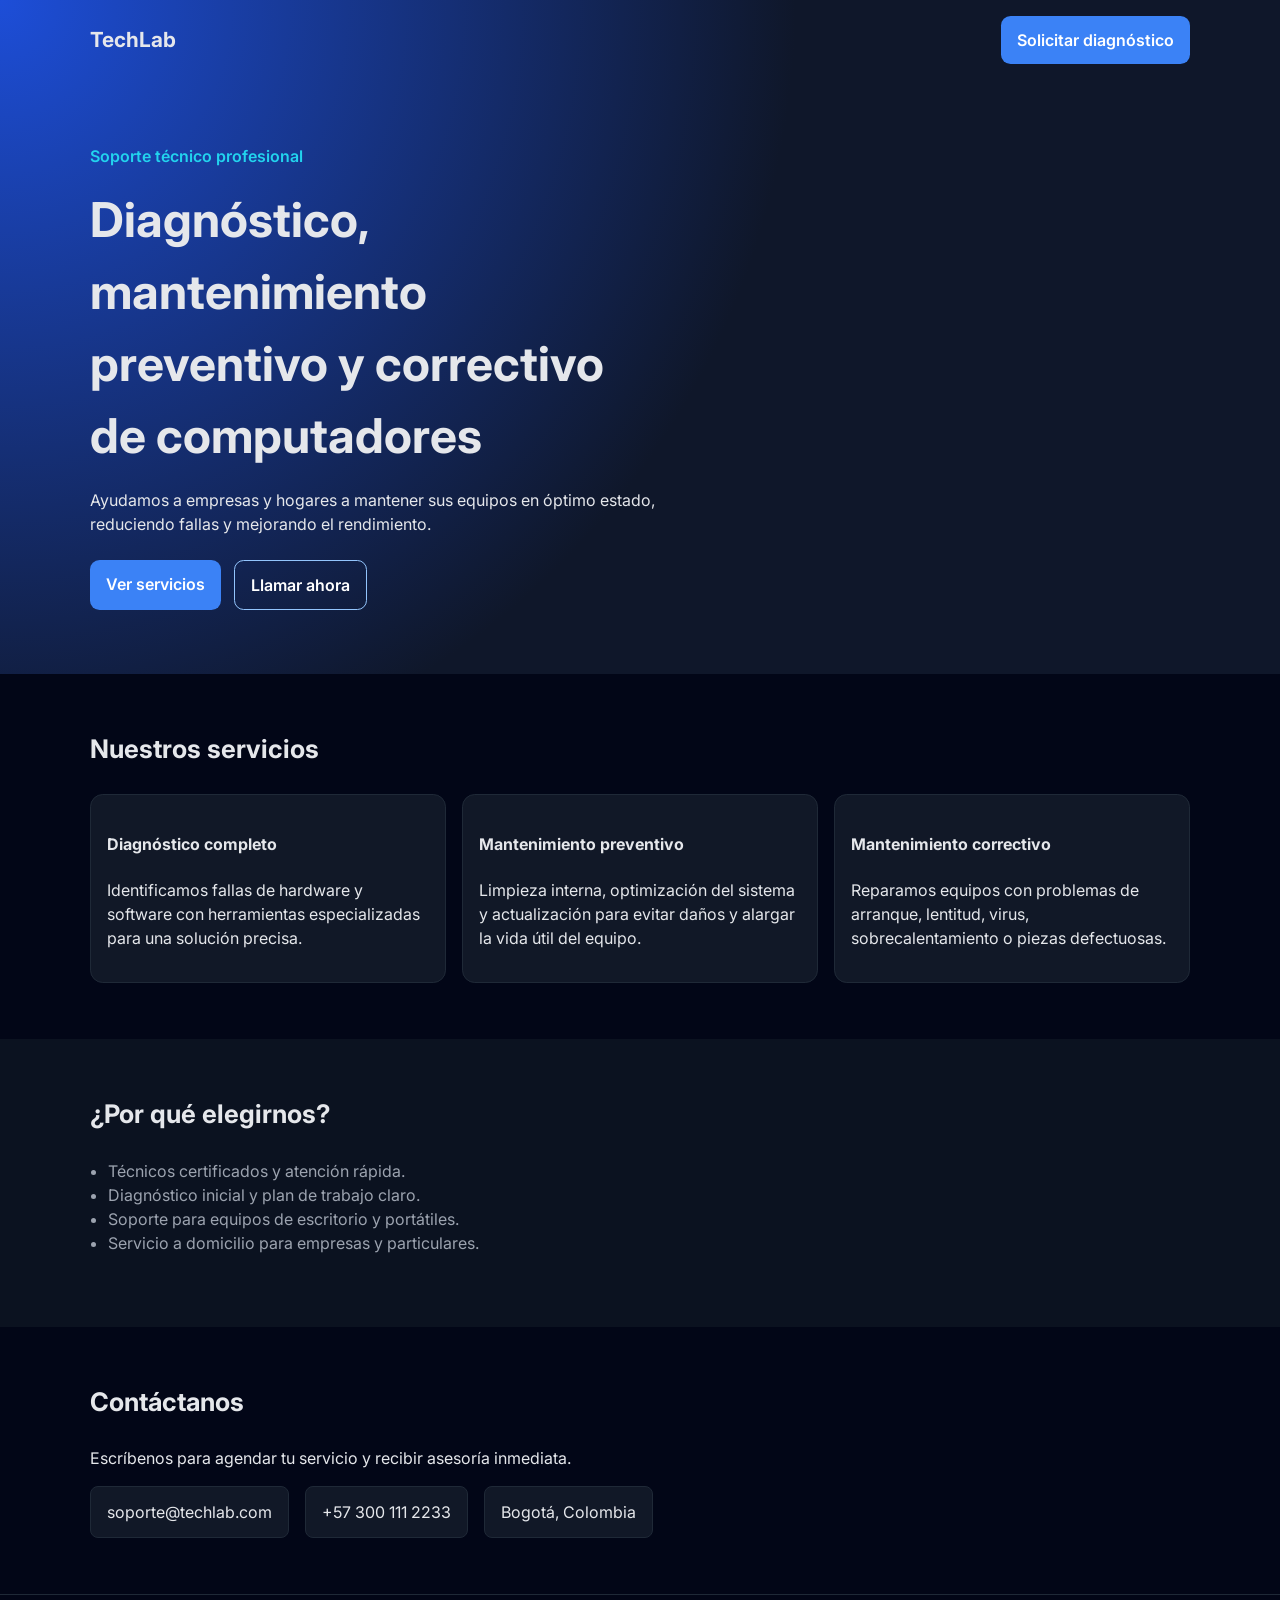
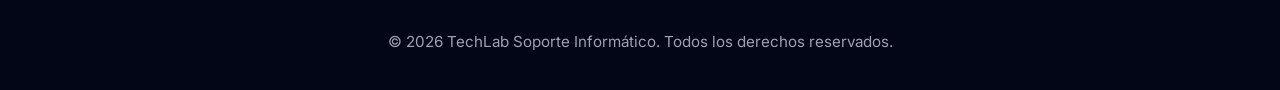
==== index.html @ 4c49e4e6 "Añade página web responsiva para servicios de soporte técnico" ====
<!doctype html>
<html lang="es">
  <head>
    <meta charset="UTF-8" />
    <meta name="viewport" content="width=device-width, initial-scale=1.0" />
    <title>TechLab Soporte Informático</title>
    <link rel="preconnect" href="https://fonts.googleapis.com" />
    <link rel="preconnect" href="https://fonts.gstatic.com" crossorigin />
    <link
      href="https://fonts.googleapis.com/css2?family=Inter:wght@400;600;700&display=swap"
      rel="stylesheet"
    />
    <link rel="stylesheet" href="styles.css" />
  </head>
  <body>
    <header class="hero">
      <nav class="nav container">
        <h1 class="logo">TechLab</h1>
        <a class="btn" href="#contacto">Solicitar diagnóstico</a>
      </nav>

      <section class="hero-content container">
        <p class="tag">Soporte técnico profesional</p>
        <h2>Diagnóstico, mantenimiento preventivo y correctivo de computadores</h2>
        <p>
          Ayudamos a empresas y hogares a mantener sus equipos en óptimo estado,
          reduciendo fallas y mejorando el rendimiento.
        </p>
        <div class="hero-actions">
          <a class="btn" href="#servicios">Ver servicios</a>
          <a class="btn btn-outline" href="tel:+573001112233">Llamar ahora</a>
        </div>
      </section>
    </header>

    <main>
      <section class="section container" id="servicios">
        <h3>Nuestros servicios</h3>
        <div class="grid">
          <article class="card">
            <h4>Diagnóstico completo</h4>
            <p>
              Identificamos fallas de hardware y software con herramientas
              especializadas para una solución precisa.
            </p>
          </article>
          <article class="card">
            <h4>Mantenimiento preventivo</h4>
            <p>
              Limpieza interna, optimización del sistema y actualización para
              evitar daños y alargar la vida útil del equipo.
            </p>
          </article>
          <article class="card">
            <h4>Mantenimiento correctivo</h4>
            <p>
              Reparamos equipos con problemas de arranque, lentitud, virus,
              sobrecalentamiento o piezas defectuosas.
            </p>
          </article>
        </div>
      </section>

      <section class="section section-alt" id="beneficios">
        <div class="container">
          <h3>¿Por qué elegirnos?</h3>
          <ul class="list">
            <li>Técnicos certificados y atención rápida.</li>
            <li>Diagnóstico inicial y plan de trabajo claro.</li>
            <li>Soporte para equipos de escritorio y portátiles.</li>
            <li>Servicio a domicilio para empresas y particulares.</li>
          </ul>
        </div>
      </section>

      <section class="section container" id="contacto">
        <h3>Contáctanos</h3>
        <p>
          Escríbenos para agendar tu servicio y recibir asesoría inmediata.
        </p>
        <div class="contact-box">
          <a href="mailto:soporte@techlab.com">soporte@techlab.com</a>
          <a href="tel:+573001112233">+57 300 111 2233</a>
          <span>Bogotá, Colombia</span>
        </div>
      </section>
    </main>

    <footer class="footer">
      <p>© 2026 TechLab Soporte Informático. Todos los derechos reservados.</p>
    </footer>
  </body>
</html>
---- styles.css ----
:root {
  --bg: #0f172a;
  --panel: #111827;
  --text: #e5e7eb;
  --muted: #9ca3af;
  --primary: #3b82f6;
  --accent: #22d3ee;
}

* {
  box-sizing: border-box;
}

body {
  margin: 0;
  font-family: "Inter", system-ui, sans-serif;
  color: var(--text);
  background: #020617;
  line-height: 1.5;
}

.container {
  width: min(1100px, 92%);
  margin: 0 auto;
}

.hero {
  background: radial-gradient(circle at top left, #1d4ed8 0%, var(--bg) 55%);
  padding-bottom: 3rem;
}

.nav {
  display: flex;
  justify-content: space-between;
  align-items: center;
  padding: 1rem 0;
  gap: 1rem;
}

.logo {
  margin: 0;
  font-size: 1.3rem;
}

.tag {
  color: var(--accent);
  font-weight: 600;
}

.hero-content {
  padding: 3rem 0 1rem;
}

.hero-content h2 {
  font-size: clamp(1.8rem, 4vw, 3rem);
  margin: 0 0 1rem;
  max-width: 18ch;
}

.hero-content p {
  max-width: 60ch;
}

.hero-actions {
  display: flex;
  flex-wrap: wrap;
  gap: 0.8rem;
  margin-top: 1.5rem;
}

.btn {
  background: var(--primary);
  color: #fff;
  padding: 0.75rem 1rem;
  border-radius: 0.6rem;
  text-decoration: none;
  font-weight: 600;
  transition: transform 0.15s ease, opacity 0.2s ease;
}

.btn:hover {
  transform: translateY(-2px);
  opacity: 0.95;
}

.btn-outline {
  background: transparent;
  border: 1px solid #93c5fd;
}

.section {
  padding: 3.5rem 0;
}

.section h3 {
  margin-top: 0;
  font-size: clamp(1.4rem, 2vw, 2rem);
}

.grid {
  display: grid;
  grid-template-columns: repeat(auto-fit, minmax(220px, 1fr));
  gap: 1rem;
}

.card {
  background: var(--panel);
  border: 1px solid #1f2937;
  border-radius: 0.8rem;
  padding: 1rem;
}

.section-alt {
  background: #0b1220;
}

.list {
  padding-left: 1.1rem;
  color: var(--muted);
}

.contact-box {
  display: flex;
  flex-wrap: wrap;
  gap: 1rem;
}

.contact-box a,
.contact-box span {
  background: #111827;
  border: 1px solid #1f2937;
  color: var(--text);
  text-decoration: none;
  padding: 0.8rem 1rem;
  border-radius: 0.5rem;
}

.footer {
  border-top: 1px solid #1f2937;
  text-align: center;
  color: var(--muted);
  padding: 1.3rem 0;
  font-size: 0.95rem;
}

@media (max-width: 640px) {
  .nav {
    flex-direction: column;
    align-items: flex-start;
  }

  .hero-content {
    padding-top: 1.5rem;
  }
}
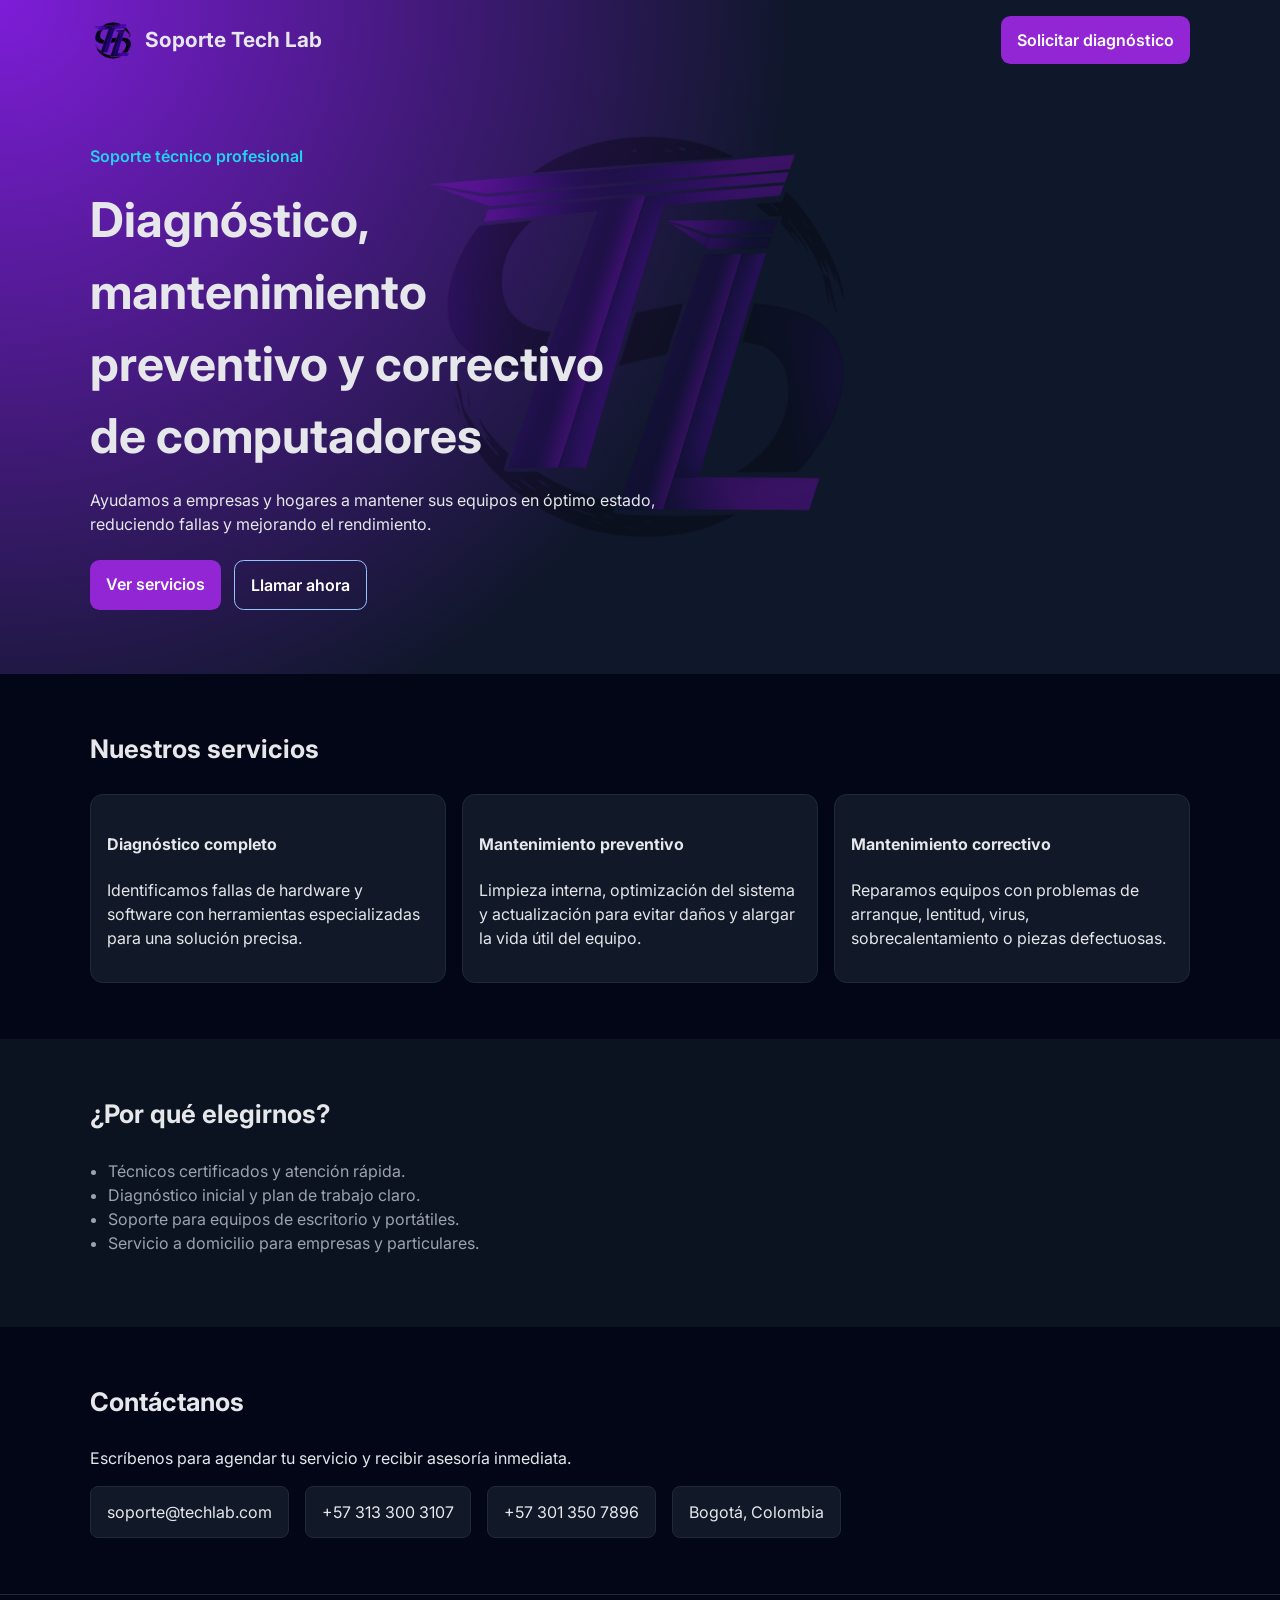
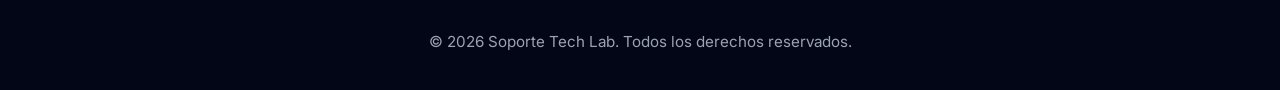
==== commit f60785ce: "Add files via upload" ====
--- a/index.html
+++ b/index.html
@@ -1,93 +1,113 @@
-<!doctype html>
-<html lang="es">
-  <head>
-    <meta charset="UTF-8" />
-    <meta name="viewport" content="width=device-width, initial-scale=1.0" />
-    <title>TechLab Soporte Informático</title>
-    <link rel="preconnect" href="https://fonts.googleapis.com" />
-    <link rel="preconnect" href="https://fonts.gstatic.com" crossorigin />
-    <link
-      href="https://fonts.googleapis.com/css2?family=Inter:wght@400;600;700&display=swap"
-      rel="stylesheet"
-    />
-    <link rel="stylesheet" href="styles.css" />
-  </head>
-  <body>
-    <header class="hero">
-      <nav class="nav container">
-        <h1 class="logo">TechLab</h1>
-        <a class="btn" href="#contacto">Solicitar diagnóstico</a>
-      </nav>
-
-      <section class="hero-content container">
-        <p class="tag">Soporte técnico profesional</p>
-        <h2>Diagnóstico, mantenimiento preventivo y correctivo de computadores</h2>
-        <p>
-          Ayudamos a empresas y hogares a mantener sus equipos en óptimo estado,
-          reduciendo fallas y mejorando el rendimiento.
-        </p>
-        <div class="hero-actions">
-          <a class="btn" href="#servicios">Ver servicios</a>
-          <a class="btn btn-outline" href="tel:+573001112233">Llamar ahora</a>
-        </div>
-      </section>
-    </header>
-
-    <main>
-      <section class="section container" id="servicios">
-        <h3>Nuestros servicios</h3>
-        <div class="grid">
-          <article class="card">
-            <h4>Diagnóstico completo</h4>
-            <p>
-              Identificamos fallas de hardware y software con herramientas
-              especializadas para una solución precisa.
-            </p>
-          </article>
-          <article class="card">
-            <h4>Mantenimiento preventivo</h4>
-            <p>
-              Limpieza interna, optimización del sistema y actualización para
-              evitar daños y alargar la vida útil del equipo.
-            </p>
-          </article>
-          <article class="card">
-            <h4>Mantenimiento correctivo</h4>
-            <p>
-              Reparamos equipos con problemas de arranque, lentitud, virus,
-              sobrecalentamiento o piezas defectuosas.
-            </p>
-          </article>
-        </div>
-      </section>
-
-      <section class="section section-alt" id="beneficios">
-        <div class="container">
-          <h3>¿Por qué elegirnos?</h3>
-          <ul class="list">
-            <li>Técnicos certificados y atención rápida.</li>
-            <li>Diagnóstico inicial y plan de trabajo claro.</li>
-            <li>Soporte para equipos de escritorio y portátiles.</li>
-            <li>Servicio a domicilio para empresas y particulares.</li>
-          </ul>
-        </div>
-      </section>
-
-      <section class="section container" id="contacto">
-        <h3>Contáctanos</h3>
-        <p>
-          Escríbenos para agendar tu servicio y recibir asesoría inmediata.
-        </p>
-        <div class="contact-box">
-          <a href="mailto:soporte@techlab.com">soporte@techlab.com</a>
-          <a href="tel:+573001112233">+57 300 111 2233</a>
-          <span>Bogotá, Colombia</span>
-        </div>
-      </section>
-    </main>
-
-    <footer class="footer">
-      <p>© 2026 TechLab Soporte Informático. Todos los derechos reservados.</p>
-    </footer>
-  </body>
-</html>
+<!DOCTYPE html>
+<html lang="es">
+  <head>
+    <meta charset="UTF-8" />
+    <meta name="viewport" content="width=device-width, initial-scale=1.0" />
+    <title>Soporte Tech Lab</title>
+    <link rel="icon" type="image/png" href="logo.png">
+    <link rel="preconnect" href="https://fonts.googleapis.com" />
+    <link rel="preconnect" href="https://fonts.gstatic.com" crossorigin />
+    <link
+      href="https://fonts.googleapis.com/css2?family=Inter:wght@400;600;700&display=swap"
+      rel="stylesheet"
+    />
+    <link rel="stylesheet" href="styles.css" />
+
+    <style>
+      .logo-container {
+        display: flex;
+        align-items: center;
+        gap: 10px;
+      }
+
+      .logo-img {
+        width: 45px;
+        height: 45px;
+        object-fit: contain;
+      }
+    </style>
+  </head>
+
+  <body>
+    <header class="hero">
+      <nav class="nav container">
+        <div class="logo-container">
+          <img src="logo.png" alt="Logo Tech Lab" class="logo-img" />
+          <h1 class="logo">Soporte Tech Lab</h1>
+        </div>
+        <a class="btn" href="#contacto">Solicitar diagnóstico</a>
+      </nav>
+
+      <section class="hero-content container">
+        <p class="tag">Soporte técnico profesional</p>
+        <h2>Diagnóstico, mantenimiento preventivo y correctivo de computadores</h2>
+        <p>
+          Ayudamos a empresas y hogares a mantener sus equipos en óptimo estado,
+          reduciendo fallas y mejorando el rendimiento.
+        </p>
+        <div class="hero-actions">
+          <a class="btn" href="#servicios">Ver servicios</a>
+          <a class="btn btn-outline" href="tel:+573133003107">Llamar ahora</a>
+        </div>
+      </section>
+    </header>
+
+    <main>
+      <section class="section container" id="servicios">
+        <h3>Nuestros servicios</h3>
+        <div class="grid">
+          <article class="card">
+            <h4>Diagnóstico completo</h4>
+            <p>
+              Identificamos fallas de hardware y software con herramientas
+              especializadas para una solución precisa.
+            </p>
+          </article>
+          <article class="card">
+            <h4>Mantenimiento preventivo</h4>
+            <p>
+              Limpieza interna, optimización del sistema y actualización para
+              evitar daños y alargar la vida útil del equipo.
+            </p>
+          </article>
+          <article class="card">
+            <h4>Mantenimiento correctivo</h4>
+            <p>
+              Reparamos equipos con problemas de arranque, lentitud, virus,
+              sobrecalentamiento o piezas defectuosas.
+            </p>
+          </article>
+        </div>
+      </section>
+
+      <section class="section section-alt" id="beneficios">
+        <div class="container">
+          <h3>¿Por qué elegirnos?</h3>
+          <ul class="list">
+            <li>Técnicos certificados y atención rápida.</li>
+            <li>Diagnóstico inicial y plan de trabajo claro.</li>
+            <li>Soporte para equipos de escritorio y portátiles.</li>
+            <li>Servicio a domicilio para empresas y particulares.</li>
+          </ul>
+        </div>
+      </section>
+
+      <section class="section container" id="contacto">
+        <h3>Contáctanos</h3>
+        <p>
+          Escríbenos para agendar tu servicio y recibir asesoría inmediata.
+        </p>
+        <div class="contact-box">
+          <a href="mailto:soporte@techlab.com">soporte@techlab.com</a>
+          <a href="tel:+573133003107">+57 313 300 3107</a>
+          <a href="tel:+573013507896">+57 301 350 7896</a>
+          <span>Bogotá, Colombia</span>
+        </div>
+      </section>
+    </main>
+
+    <footer class="footer">
+      <p>© 2026 Soporte Tech Lab. Todos los derechos reservados.</p>
+    </footer>
+  </body>
+</html>
--- a/styles.css
+++ b/styles.css
@@ -1,155 +1,199 @@
-:root {
-  --bg: #0f172a;
-  --panel: #111827;
-  --text: #e5e7eb;
-  --muted: #9ca3af;
-  --primary: #3b82f6;
-  --accent: #22d3ee;
-}
-
-* {
-  box-sizing: border-box;
-}
-
-body {
-  margin: 0;
-  font-family: "Inter", system-ui, sans-serif;
-  color: var(--text);
-  background: #020617;
-  line-height: 1.5;
-}
-
-.container {
-  width: min(1100px, 92%);
-  margin: 0 auto;
-}
-
-.hero {
-  background: radial-gradient(circle at top left, #1d4ed8 0%, var(--bg) 55%);
-  padding-bottom: 3rem;
-}
-
-.nav {
-  display: flex;
-  justify-content: space-between;
-  align-items: center;
-  padding: 1rem 0;
-  gap: 1rem;
-}
-
-.logo {
-  margin: 0;
-  font-size: 1.3rem;
-}
-
-.tag {
-  color: var(--accent);
-  font-weight: 600;
-}
-
-.hero-content {
-  padding: 3rem 0 1rem;
-}
-
-.hero-content h2 {
-  font-size: clamp(1.8rem, 4vw, 3rem);
-  margin: 0 0 1rem;
-  max-width: 18ch;
-}
-
-.hero-content p {
-  max-width: 60ch;
-}
-
-.hero-actions {
-  display: flex;
-  flex-wrap: wrap;
-  gap: 0.8rem;
-  margin-top: 1.5rem;
-}
-
-.btn {
-  background: var(--primary);
-  color: #fff;
-  padding: 0.75rem 1rem;
-  border-radius: 0.6rem;
-  text-decoration: none;
-  font-weight: 600;
-  transition: transform 0.15s ease, opacity 0.2s ease;
-}
-
-.btn:hover {
-  transform: translateY(-2px);
-  opacity: 0.95;
-}
-
-.btn-outline {
-  background: transparent;
-  border: 1px solid #93c5fd;
-}
-
-.section {
-  padding: 3.5rem 0;
-}
-
-.section h3 {
-  margin-top: 0;
-  font-size: clamp(1.4rem, 2vw, 2rem);
-}
-
-.grid {
-  display: grid;
-  grid-template-columns: repeat(auto-fit, minmax(220px, 1fr));
-  gap: 1rem;
-}
-
-.card {
-  background: var(--panel);
-  border: 1px solid #1f2937;
-  border-radius: 0.8rem;
-  padding: 1rem;
-}
-
-.section-alt {
-  background: #0b1220;
-}
-
-.list {
-  padding-left: 1.1rem;
-  color: var(--muted);
-}
-
-.contact-box {
-  display: flex;
-  flex-wrap: wrap;
-  gap: 1rem;
-}
-
-.contact-box a,
-.contact-box span {
-  background: #111827;
-  border: 1px solid #1f2937;
-  color: var(--text);
-  text-decoration: none;
-  padding: 0.8rem 1rem;
-  border-radius: 0.5rem;
-}
-
-.footer {
-  border-top: 1px solid #1f2937;
-  text-align: center;
-  color: var(--muted);
-  padding: 1.3rem 0;
-  font-size: 0.95rem;
-}
-
-@media (max-width: 640px) {
-  .nav {
-    flex-direction: column;
-    align-items: flex-start;
-  }
-
-  .hero-content {
-    padding-top: 1.5rem;
-  }
-}
+:root {
+  --bg: #0f172a;
+  --panel: #111827;
+  --text: #e5e7eb;
+  --muted: #9ca3af;
+  --primary: #9226d5;
+  --accent: #22d3ee;
+}
+
+* {
+  box-sizing: border-box;
+}
+
+body {
+  margin: 0;
+  font-family: "Inter", system-ui, sans-serif;
+  color: var(--text);
+  background: #020617;
+  line-height: 1.5;
+}
+
+.container {
+  width: min(1100px, 92%);
+  margin: 0 auto;
+}
+
+.hero {
+  background: radial-gradient(circle at top left, #7e1dd8 0%, var(--bg) 55%);
+  padding-bottom: 3rem;
+}
+
+.hero {
+  position: relative;
+  overflow: hidden;
+}
+
+.hero::before {
+  content: "";
+  position: absolute;
+  top: 50%;
+  left: 50%;
+  transform: translate(-50%, -50%);
+  width: 500px;
+  height: 500px;
+  background-image: url("logo.png");
+  background-repeat: no-repeat;
+  background-size: contain;
+  opacity: 0.30; /* transparencia */
+  pointer-events: none;
+}
+
+.hero-content {
+  position: relative;
+  z-index: 2;
+}
+.nav {
+  display: flex;
+  justify-content: space-between;
+  align-items: center;
+  padding: 1rem 0;
+  gap: 1rem;
+}
+
+.logo {
+  margin: 0;
+  font-size: 1.3rem;
+}
+
+.logo-img{
+  width: 80px;
+  mix-blend-mode: multiply;
+}
+
+
+
+.tag {
+  color: var(--accent);
+  font-weight: 600;
+}
+
+.hero-content {
+  padding: 3rem 0 1rem;
+}
+
+.hero-content h2 {
+  font-size: clamp(1.8rem, 4vw, 3rem);
+  margin: 0 0 1rem;
+  max-width: 18ch;
+}
+
+.hero-content p {
+  max-width: 60ch;
+}
+
+.hero-actions {
+  display: flex;
+  flex-wrap: wrap;
+  gap: 0.8rem;
+  margin-top: 1.5rem;
+}
+
+.btn {
+  background: var(--primary);
+  color: #fff;
+  padding: 0.75rem 1rem;
+  border-radius: 0.6rem;
+  text-decoration: none;
+  font-weight: 600;
+  transition: transform 0.15s ease, opacity 0.2s ease;
+}
+
+.btn:hover {
+  transform: translateY(-2px);
+  opacity: 0.95;
+}
+
+.btn-outline {
+  background: transparent;
+  border: 1px solid #93c5fd;
+}
+
+.section {
+  padding: 3.5rem 0;
+}
+
+.section h3 {
+  margin-top: 0;
+  font-size: clamp(1.4rem, 2vw, 2rem);
+}
+
+.grid {
+  display: grid;
+  grid-template-columns: repeat(auto-fit, minmax(220px, 1fr));
+  gap: 1rem;
+}
+
+.card {
+  background: var(--panel);
+  border: 1px solid #1f2937;
+  border-radius: 0.8rem;
+  padding: 1rem;
+}
+
+.section-alt {
+  background: #0b1220;
+}
+
+.list {
+  padding-left: 1.1rem;
+  color: var(--muted);
+}
+
+.contact-box {
+  display: flex;
+  flex-wrap: wrap;
+  gap: 1rem;
+}
+
+.contact-box a,
+.contact-box span {
+  background: #111827;
+  border: 1px solid #1f2937;
+  color: var(--text);
+  text-decoration: none;
+  padding: 0.8rem 1rem;
+  border-radius: 0.5rem;
+}
+
+.footer {
+  border-top: 1px solid #1f2937;
+  text-align: center;
+  color: var(--muted);
+  padding: 1.3rem 0;
+  font-size: 0.95rem;
+}
+
+@media (max-width: 640px) {
+  .nav {
+    flex-direction: column;
+    align-items: flex-start;
+  }
+
+  .hero-content {
+    padding-top: 1.5rem;
+  }
+}
+
+.logo-text{
+  display:flex;
+  flex-direction:column;
+  line-height:1.1;
+}
+
+.slogan{
+  font-size:12px;
+  color:#9ecbff;
+  margin-top:-4px;
+}
+
